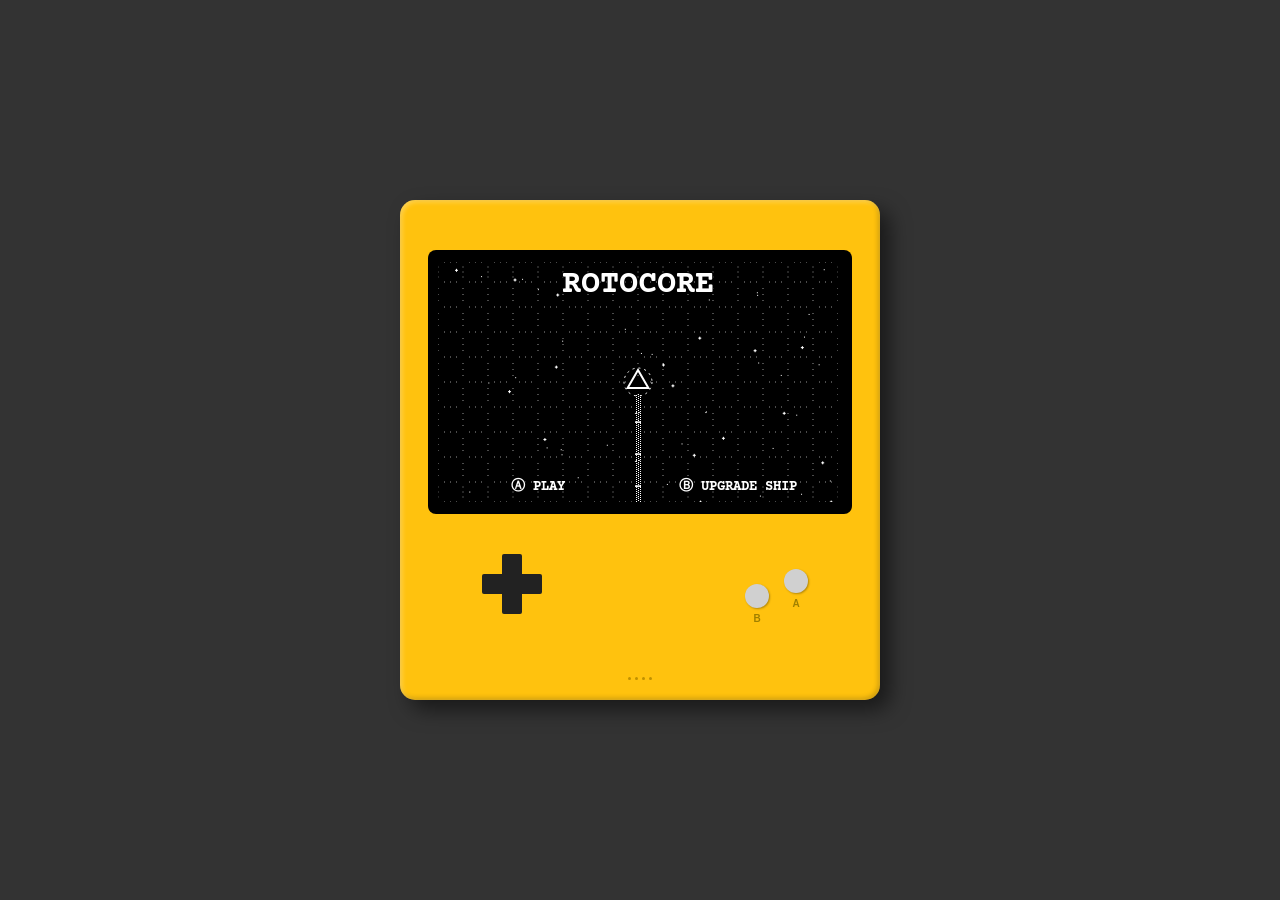
==== play/index.html @ 3e932335 "Add files via upload" ====
<!DOCTYPE html>
<html lang="en">

<head>
    <meta charset="UTF-8">
    <meta name="viewport" content="width=device-width, initial-scale=1.0, user-scalable=no">
    <title>RotoCore</title>
    <link rel="preconnect" href="https://fonts.googleapis.com">
    <link rel="preconnect" href="https://fonts.gstatic.com" crossorigin>
    <link href="https://fonts.googleapis.com/css2?family=Courier+Prime:wght@400;700&display=swap" rel="stylesheet">
    <link rel="stylesheet" href="styles.css">
</head>

<body>
    <div class="playdate-console">
        <div class="console-body">
            <div class="console-screen-bezel">
                <div class="console-screen-aperture">
                    <!-- Stats Screen -->
                    <div id="statsScreen" class="screen">
                        <div class="stats-content">
                            <h1 class="stats-title">STATISTICS</h1>
                            
                            <!-- Core Stats Grid -->
                            <div class="stats-grid">
                                <div class="stat-row">
                                    <span class="stat-label">HIGH SCORE</span>
                                    <span class="stat-value" id="statsHighScore">0</span>
                                </div>
                                <div class="stat-row">
                                    <span class="stat-label">GAMES PLAYED</span>
                                    <span class="stat-value" id="statsGamesPlayed">0</span>
                                </div>
                                <div class="stat-row">
                                    <span class="stat-label">AVG SCORE</span>
                                    <span class="stat-value" id="statsAvgScore">0</span>
                                </div>
                                <div class="stat-row">
                                    <span class="stat-label">SURVIVAL TIME</span>
                                    <span class="stat-value" id="statsSurvivalTime">0:00:00</span>
                                </div>
                            </div>

                            <!-- Enemy Breakdown Section -->
                            <div class="stats-section">
                                <h2 class="stats-section-title">ENEMIES DESTROYED</h2>
                                <div class="stats-grid-compact">
                                    <div class="enemy-icons-row">
                                        <span class="stat-label-small">◆</span>
                                        <span class="stat-label-small">●</span>
                                        <span class="stat-label-small">■</span>
                                        <span class="stat-label-small">⬟</span>
                                        <span class="stat-label-small">⬢</span>
                                    </div>
                                    <div class="enemy-counts-row">
                                        <span class="stat-value-small" id="statsDiamond">0</span>
                                        <span class="stat-value-small" id="statsCircle">0</span>
                                        <span class="stat-value-small" id="statsSquare">0</span>
                                        <span class="stat-value-small" id="statsPentagon">0</span>
                                        <span class="stat-value-small" id="statsHexagon">0</span>
                                    </div>
                                </div>
                            </div>
                        </div>
                    </div>

                    <!-- Upgrade Ship Screen -->
                    <div id="upgradeShipScreen" class="screen">
                        <div class="upgrade-content">
                            <h1 class="upgrade-title">UPGRADES</h1>
                            
                            <div class="tokens-available">
                                TOKENS AVAILABLE: <span id="tokensAvailable">0</span>
                            </div>
                            
                            <div class="upgrade-stats">
                                <!-- Ship Stats -->
                                <div class="upgrade-stat-row">
                                    <span class="upgrade-stat-label">ROTATION</span>
                                    <div class="upgrade-bubbles" id="upgradeRotationBubbles"></div>
                                    <button class="upgrade-btn" id="upgradeRotationBtn">+</button>
                                </div>
                                
                                <div class="upgrade-stat-row">
                                    <span class="upgrade-stat-label">DAMAGE</span>
                                    <div class="upgrade-bubbles" id="upgradeDamageBubbles"></div>
                                    <button class="upgrade-btn" id="upgradeDamageBtn">+</button>
                                </div>
                                
                                <div class="upgrade-stat-row">
                                    <span class="upgrade-stat-label">WIDTH</span>
                                    <div class="upgrade-bubbles" id="upgradeWidthBubbles"></div>
                                    <button class="upgrade-btn" id="upgradeWidthBtn">+</button>
                                </div>
                                
                                <!-- Powerup Stats -->
                                <div class="upgrade-stat-row">
                                    <span class="upgrade-stat-label">NOVA BLAST</span>
                                    <div class="upgrade-bubbles" id="upgradeNovaBlastBubbles"></div>
                                    <button class="upgrade-btn" id="upgradeNovaBlastBtn">+</button>
                                </div>
                                
                                <div class="upgrade-stat-row">
                                    <span class="upgrade-stat-label">SUPER LASER</span>
                                    <div class="upgrade-bubbles" id="upgradeSuperLaserBubbles"></div>
                                    <button class="upgrade-btn" id="upgradeSuperLaserBtn">+</button>
                                </div>
                            </div>
                            
                            <p class="navigation-hint">B: BACK TO MENU</p>
                        </div>
                    </div>

                    <!-- Game Container -->
                    <div id="gameContainer" class="screen active">
                        <!-- HUD Display -->
                        <div class="hud">
                            <div class="hud-item hud-item-left">
                                <span class="hud-label">SCORE</span>
                                <span id="score" class="hud-value">0</span>
                            </div>
                            <div class="hud-item hud-item-right">
                                <span class="hud-label">HIGH</span>
                                <span id="highscore" class="hud-value">0</span>
                            </div>
                        </div>
                        <canvas id="gameCanvas"></canvas>

                        <!-- Game Over Screen -->
                        <div id="gameOver" class="game-over hidden">
                            <h1 class="game-over-title">CORE BREACHED</h1>
                            
                            <!-- Score Display with New Badge -->
                            <div class="score-container">
                                <p class="final-score">
                                    SCORE: <span id="finalScore">0</span>
                                    <span id="newBadge" class="new-badge hidden">New Best</span>
                                </p>
                            </div>
                            
                            <!-- Death Cause Section -->
                            <p class="death-info">
                                <span class="death-label">DESTROYED BY:</span>
                                <span id="deathCause" class="death-cause">COLLISION</span>
                            </p>
                            
                            <div class="game-over-instructions">
                                <p class="game-over-instruction">Ⓐ CONTINUE</p>
                            </div>
                        </div>

                        <!-- Pause Menu -->
                        <div id="pauseMenu" class="pause-menu hidden">
                            <h1 class="pause-title">PAUSED</h1>
                            <div class="menu-buttons">
                                <button id="resumeBtn" class="menu-btn">RESUME</button>
                                <button id="pauseStatsBtn" class="menu-btn">STATS</button>
                                <div class="setting-toggle" id="toggleShake">
                                    <span class="setting-label">SCREEN SHAKE</span>
                                    <span class="setting-value">ON</span>
                                </div>
                                <div class="setting-toggle" id="toggleGrid">
                                    <span class="setting-label">GRID</span>
                                    <span class="setting-value">ON</span>
                                </div>
                                <button id="quitBtn" class="menu-btn">MAIN MENU</button>
                            </div>
                        </div>
                    </div>
                </div>
            </div>

            <!-- Controls -->
            <div class="console-controls">
                <div class="d-pad">
                    <div class="d-pad-up"></div>
                    <div class="d-pad-right"></div>
                    <div class="d-pad-down"></div>
                    <div class="d-pad-left"></div>
                    <div class="d-pad-center"></div>
                </div>
                <div class="action-buttons">
                    <div class="button-b-group">
                        <div class="console-button"></div>
                        <span class="button-label">B</span>
                    </div>
                    <div class="button-a-group">
                        <div class="console-button"></div>
                        <span class="button-label">A</span>
                    </div>
                </div>
            </div>

            <!-- Crank -->
            <div class="crank-assembly">
                <div class="crank-arm"></div>
                <div class="crank-handle"></div>
            </div>

            <!-- Speaker Grill -->
            <div class="speaker-grill">
                <div class="speaker-hole"></div>
                <div class="speaker-hole"></div>
                <div class="speaker-hole"></div>
                <div class="speaker-hole"></div>
            </div>
        </div>
    </div>

    <script src="configs/enemies.js"></script>
    <script src="configs/powerups.js"></script>
    <script src="game.js"></script>
</body>

</html>
---- play/styles.css ----
* {
    margin: 0;
    padding: 0;
    box-sizing: border-box;
}

body {
    font-family: 'Courier Prime', 'Courier New', monospace;
    background: #000;
    overflow: hidden;
    height: 100vh;
    display: flex;
    justify-content: center;
    align-items: center;
    color: #fff;
}

/* Screen Management */
.screen {
    display: none;
    width: 100%;
    height: 100%;
    position: absolute;
    top: 0;
    left: 0;
}

.screen.active {
    display: flex;
    justify-content: center;
    align-items: center;
    flex-direction: column;
}

/* Playdate Console Frame */
.playdate-console {
    position: relative;
    width: 100vw;
    height: 100vh;
    display: flex;
    justify-content: center;
    align-items: center;
    background: #333;
}

.console-body {
    position: relative;
    width: 480px;
    height: 500px;
    background-color: #FFC20E;
    border-radius: 15px;
    box-shadow:
        inset 2px 2px 5px rgba(255, 255, 255, 0.3),
        inset -2px -2px 5px rgba(0, 0, 0, 0.2),
        10px 10px 20px rgba(0, 0, 0, 0.5);
    display: flex;
    flex-direction: column;
    align-items: center;
    padding-top: 50px;
}

.console-screen-bezel {
    width: 424px;
    height: 264px;
    background-color: #000;
    border-radius: 8px;
    display: flex;
    justify-content: center;
    justify-content: space-between;
    align-items: center;
    padding: 0 10px;
}

.console-screen-aperture {
    width: 400px;
    height: 240px;
    background: #111;
    border-radius: 6px;
    position: relative;
    overflow: hidden;
    display: flex;
    align-items: center;
    justify-content: center;
    box-shadow: inset 0 0 8px rgba(0, 0, 0, 0.8);
}

#gameContainer {
    position: relative;
    width: 100%;
    height: 100%;
}

#gameCanvas {
    width: 100%;
    height: 100%;
    display: block;
}

/* D-Pad */
.console-controls {
    width: 80%;
    max-width: 360px;
    display: flex;
    justify-content: space-between;
    align-items: flex-end;
    padding: 30px 0 0;
    margin: 0 auto;
    position: relative;
}

.d-pad {
    position: relative;
    width: 80px;
    height: 80px;
    margin-left: 12px;
}

.d-pad-up,
.d-pad-down,
.d-pad-left,
.d-pad-right,
.d-pad-center {
    position: absolute;
    background-color: #222;
    border-radius: 2px;
}

.d-pad-center {
    top: 30px;
    left: 30px;
    width: 20px;
    height: 20px;
    z-index: 2;
}

.d-pad-up {
    top: 10px;
    left: 30px;
    width: 20px;
    height: 30px;
}

.d-pad-down {
    bottom: 10px;
    left: 30px;
    width: 20px;
    height: 30px;
}

.d-pad-left {
    top: 30px;
    left: 10px;
    width: 30px;
    height: 20px;
}

.d-pad-right {
    top: 30px;
    right: 10px;
    width: 30px;
    height: 20px;
}

/* Action Buttons */
.action-buttons {
    display: flex;
    gap: 15px;
    margin-top: 10px;
    margin-right: 12px;
}

.button-a-group,
.button-b-group {
    display: flex;
    flex-direction: column;
    align-items: center;
    gap: 5px;
}

.button-b-group {
    margin-top: 15px;
}

.console-button {
    width: 24px;
    height: 24px;
    background-color: #D0D0D0;
    /* Silver buttons */
    border-radius: 50%;
    box-shadow: 1px 1px 2px rgba(0, 0, 0, 0.3);
}

.button-label {
    font-size: 10px;
    font-weight: bold;
    color: #A08000;
    /* Darker yellow/gold */
    font-family: sans-serif;
}

/* Crank */
.crank-assembly {
    position: absolute;
    right: -15px;
    bottom: 60px;
    width: 20px;
    height: 60px;
    background-color: #ccc;
    border-radius: 5px;
    z-index: -1;
    /* Behind the console body */
    box-shadow: 2px 2px 5px rgba(0, 0, 0, 0.3);
}

.crank-handle {
    position: absolute;
    top: -10px;
    right: -10px;
    width: 15px;
    height: 30px;
    background-color: #fff;
    /* Handle tip */
    border-radius: 3px;
    border: 1px solid #999;
}

/* Speaker Grill */
.speaker-grill {
    position: absolute;
    bottom: 20px;
    left: 50%;
    transform: translateX(-50%);
    display: flex;
    gap: 4px;
}

.speaker-hole {
    width: 3px;
    height: 3px;
    background-color: #C09000;
    /* Darker yellow hole */
    border-radius: 50%;
}

/* Adjustments for responsiveness */
@media (max-width: 500px) {
    .console-body {
        transform: scale(0.7);
    }
}

/* Main Menu Styles */
.menu-content {
    text-align: center;
    padding: 1rem 1.5rem;
    width: 100%;
    display: flex;
    flex-direction: column;
    justify-content: center;
    align-items: center;
    height: 100%;
}

.game-title {
    font-size: 1.8rem;
    font-weight: 700;
    letter-spacing: 0.1rem;
    margin-bottom: 2rem;
    color: #fff;
    text-shadow: 4px 4px 0 #000;
}

.game-subtitle {
    font-size: 1rem;
    margin-bottom: 2.5rem;
    color: #aaa;
    letter-spacing: 0.1rem;
}

.menu-buttons {
    display: flex;
    flex-direction: column;
    gap: 0.8rem;
    padding: 0 1.5rem;
    position: relative;
    width: 100%;
    max-width: 300px;
}

.menu-btn {
    padding: 0.6rem 1.2rem;
    background: #fff;
    border: 2px solid #000;
    color: #000;
    font-size: 0.8rem;
    font-weight: 700;
    font-family: 'Courier Prime', 'Courier New', monospace;
    cursor: pointer;
    transition: all 0.1s ease;
    letter-spacing: 0.1rem;
    min-width: 120px;
}

.menu-btn:hover {
    background: #ddd;
    transform: translate(2px, 2px);
}

.menu-btn:active {
    background: #000;
    color: #fff;
    transform: translate(0, 0);
}

.menu-btn.selected {
    position: relative;
}

.menu-btn.selected::before,
.menu-btn.selected::after {
    content: '';
    position: absolute;
    top: 50%;
    transform: translateY(-50%);
    font-size: 1.4rem;
    font-weight: 700;
    color: #fff;
    text-shadow: 2px 2px 0 #000, -1px -1px 0 #000, 1px -1px 0 #000, -1px 1px 0 #000;
    pointer-events: none;
    line-height: 1;
}

.menu-btn.selected::before {
    left: -1.8rem;
    content: '[';
}

.menu-btn.selected::after {
    right: -1.8rem;
    content: ']';
}

/* Larger buttons for main menu */
.menu-buttons .menu-btn {
    padding: 0.6rem 1.4rem;
    font-size: 0.95rem;
    min-width: 160px;
    display: flex;
    align-items: center;
    justify-content: center;
    width: 100%;
}

/* Play button - make it more prominent */
#startButton {
    font-size: 1.1rem;
    padding: 0.7rem 1.5rem;
    font-weight: 700;
}

/* Ship button canvas */
#shipsButtonCanvas {
    display: block;
    image-rendering: pixelated;
    image-rendering: crisp-edges;
    background: #000;
    border: 1px solid #333;
}













/* Game Over Screen - contained within Playdate screen */
.game-over {
    position: absolute;
    top: 0;
    left: 0;
    width: 100%;
    height: 100%;
    background: #000;
    padding: 1rem;
    border: none;
    text-align: center;
    z-index: 200;
    display: flex;
    flex-direction: column;
    justify-content: center;
    align-items: center;
}

.game-over.hidden {
    display: none;
}

.game-over-title {
    font-size: 2.5rem;
    margin-bottom: 0.5rem;
    letter-spacing: 0.2rem;
}

.game-over-subtitle {
    font-size: 1rem;
    color: #999;
    margin-bottom: 1.5rem;
    letter-spacing: 0.1rem;
    display: none;
}

.score-container {
    margin-bottom: 0.5rem;
}

.final-score {
    font-size: 1.8rem;
    margin-bottom: 0;
    font-weight: 700;
    display: inline-block;
    position: relative;
}

.new-badge {
    display: inline-block;
    font-size: 0.6rem;
    font-weight: 700;
    letter-spacing: 0.1rem;
    padding: 0.15rem 0.4rem;
    margin-left: 0.5rem;
    border: 1px solid #fff;
    border-radius: 2px;
    background: #000;
    color: #fff;
    vertical-align: middle;
}

.new-badge.hidden {
    display: none;
}



/* Game Over Instructions */
.game-over-instructions {
    margin-top: 1.5rem;
    display: flex;
    flex-direction: column;
    gap: 0.8rem;
    align-items: center;
}

.game-over-instruction {
    font-size: 0.875rem; /* 14px to match main menu */
    font-weight: 700;
    font-family: 'Courier Prime', 'Courier New', monospace;
    color: #fff;
    letter-spacing: 0.1rem;
    margin: 0;
    /* Create a strong stroke effect to match main menu canvas text */
    text-shadow: 
        -2px -2px 0 #000,
        -2px -1px 0 #000,
        -2px 0 0 #000,
        -2px 1px 0 #000,
        -2px 2px 0 #000,
        2px -2px 0 #000,
        2px -1px 0 #000,
        2px 0 0 #000,
        2px 1px 0 #000,
        2px 2px 0 #000,
        -1px -2px 0 #000,
        0 -2px 0 #000,
        1px -2px 0 #000,
        -1px 2px 0 #000,
        0 2px 0 #000,
        1px 2px 0 #000,
        -1px -1px 0 #000,
        0 -1px 0 #000,
        1px -1px 0 #000,
        -1px 0 0 #000,
        1px 0 0 #000,
        -1px 1px 0 #000,
        0 1px 0 #000,
        1px 1px 0 #000; /* Mimic 2px stroke effect from main menu */
}

/* Rank Badge */
.rank-badge {
    font-size: 1.2rem;
    font-weight: 700;
    letter-spacing: 0.15rem;
    padding: 0.3rem 1rem;
    margin-bottom: 0.8rem;
    border: 2px solid #fff;
    border-radius: 3px;
    background: #000;
    color: #fff;
}

/* Tier-specific styling - MONOCHROME ONLY */
.rank-god {
    border-width: 5px;
    border-style: double;
    text-shadow: 3px 3px 0 #fff, -1px -1px 0 #fff;
    font-size: 1.5rem;
}

.rank-legendary {
    border-width: 4px;
    border-style: double;
    text-shadow: 2px 2px 0 #fff;
    font-size: 1.4rem;
}

.rank-champion {
    border-width: 4px;
    border-style: solid;
    font-size: 1.35rem;
}

.rank-elite {
    border-width: 3px;
    border-style: double;
    font-size: 1.3rem;
}

.rank-diamond {
    border-width: 3px;
    border-style: solid;
    font-size: 1.25rem;
}

.rank-platinum {
    border-width: 2px;
    border-style: solid;
    font-weight: 700;
    font-size: 1.2rem;
}

.rank-gold {
    border-width: 2px;
    border-style: dashed;
    font-weight: 700;
    font-size: 1.2rem;
}

.rank-silver {
    border-width: 2px;
    border-style: dotted;
    font-weight: 700;
    font-size: 1.2rem;
}

.rank-bronze {
    border-width: 2px;
    border-style: solid;
    font-weight: 400;
    font-size: 1.2rem;
}

/* Death Info Section */
.death-info {
    margin-bottom: 0.3rem;
    font-size: 0.75rem;
    letter-spacing: 0.05rem;
}

.death-label {
    color: #999;
    margin-right: 0.3rem;
}

.death-cause {
    font-weight: 700;
    color: #fff;
}

/* Mobile Responsiveness */
@media (max-width: 900px) {

    /* Removed old playdate-screen styles as they are now handled by the console frame */
    #gameCanvas {
        width: 100%;
        height: 100%;
    }
}

@media (max-width: 768px) {
    .game-title {
        font-size: 3rem;
    }

    .hud {
        top: 4px;
        left: 8px;
        right: 8px;
        padding-top: 4px;
    }

    .hud-label {
        font-size: 0.6rem;
    }

    .hud-value {
        font-size: 1.2rem;
    }

    .powerup-options {
        flex-direction: column;
    }

    .game-over {
        min-width: 300px;
        padding: 1.5rem 2rem;
    }
}

@media (max-width: 480px) {
    .game-title {
        font-size: 2rem;
    }
}

/* Category badges (monochrome - use different border styles) */
.category-LASER {
    border-style: solid;
}

.category-SIDEKICK {
    border-style: dashed;
}

.category-ORBITAL {
    border-style: dotted;
}

.category-DEFENSE {
    border-style: double;
}

.category-INSTANT {
    border-style: solid;
    border-width: 2px;
}

.category-CHAOS {
    border-style: solid;
    border-width: 3px;
}

/* Rarity badges (monochrome - use different font weights) */
.rarity-COMMON {
    font-weight: 400;
}

.rarity-RARE {
    font-weight: 700;
}

.rarity-EPIC {
    font-weight: 700;
    text-decoration: underline;
}

.powerup-icon {
    font-size: 2rem;
    margin-bottom: 0.5rem;
    margin-top: 1.5rem;
    /* Space for badges */
}

.powerup-name {
    font-weight: 700;
    font-size: 0.9rem;
    margin-bottom: 0.5rem;
}

.powerup-desc {
    font-size: 0.75rem;
    color: #999;
    line-height: 1.3;
}

.powerup-instruction {
    font-size: 0.8rem;
    color: #999;
}

/* Game Over Screen - contained within Playdate screen */
.game-over {
    position: absolute;
    top: 0;
    left: 0;
    width: 100%;
    height: 100%;
    background: #000;
    padding: 1rem;
    border: none;
    text-align: center;
    z-index: 200;
    display: flex;
    flex-direction: column;
    justify-content: center;
    align-items: center;
}

.game-over.hidden {
    display: none;
}

.game-over-title {
    font-size: 2.5rem;
    margin-bottom: 0.5rem;
    letter-spacing: 0.2rem;
}

.game-over-subtitle {
    font-size: 1rem;
    color: #999;
    margin-bottom: 1.5rem;
    letter-spacing: 0.1rem;
    display: none;
}

.score-container {
    margin-bottom: 0.5rem;
}

.final-score {
    font-size: 1.8rem;
    margin-bottom: 0;
    font-weight: 700;
    display: inline-block;
    position: relative;
}

.new-badge {
    display: inline-block;
    font-size: 0.6rem;
    font-weight: 700;
    letter-spacing: 0.1rem;
    padding: 0.15rem 0.4rem;
    margin-left: 0.5rem;
    border: 1px solid #fff;
    border-radius: 2px;
    background: #000;
    color: #fff;
    vertical-align: middle;
}

.new-badge.hidden {
    display: none;
}



/* Game Over Instructions */
.game-over-instructions {
    margin-top: 1.5rem;
    display: flex;
    flex-direction: column;
    gap: 0.8rem;
    align-items: center;
}

.game-over-instruction {
    font-size: 0.875rem; /* 14px to match main menu */
    font-weight: 700;
    font-family: 'Courier Prime', 'Courier New', monospace;
    color: #fff;
    letter-spacing: 0.1rem;
    margin: 0;
    /* Create a strong stroke effect to match main menu canvas text */
    text-shadow: 
        -2px -2px 0 #000,
        -2px -1px 0 #000,
        -2px 0 0 #000,
        -2px 1px 0 #000,
        -2px 2px 0 #000,
        2px -2px 0 #000,
        2px -1px 0 #000,
        2px 0 0 #000,
        2px 1px 0 #000,
        2px 2px 0 #000,
        -1px -2px 0 #000,
        0 -2px 0 #000,
        1px -2px 0 #000,
        -1px 2px 0 #000,
        0 2px 0 #000,
        1px 2px 0 #000,
        -1px -1px 0 #000,
        0 -1px 0 #000,
        1px -1px 0 #000,
        -1px 0 0 #000,
        1px 0 0 #000,
        -1px 1px 0 #000,
        0 1px 0 #000,
        1px 1px 0 #000; /* Mimic 2px stroke effect from main menu */
}

/* Mobile Responsiveness - Duplicate removed, see first instance above */

@media (max-width: 480px) {
    .game-title {
        font-size: 2rem;
    }

    .game-subtitle {
        font-size: 0.9rem;
    }

    .menu-btn {
        font-size: 1rem;
        padding: 0.75rem 1.5rem;
        min-width: 160px;
    }
}

/* HUD Display */
.hud {
    position: absolute;
    top: 0px;
    left: 0;
    width: 100%;
    display: flex;
    justify-content: space-between;
    padding: 0px 10px 8px;
    z-index: 10;
    pointer-events: none;
}

.hud-item {
    display: flex;
    flex-direction: column;
}

.hud-item-left {
    align-items: flex-start;
}

.hud-item-right {
    align-items: flex-end;
    text-align: right;
}

.hud-label {
    font-size: 0.7rem;
    letter-spacing: 0.05rem;
    color: #bbb;
    margin-bottom: -0.2rem;
}

.hud-value {
    font-size: 1.0rem;
    font-weight: 700;
}

.powerup-options {
    flex-direction: column;
}

.game-over {
    min-width: 300px;
    padding: 1.5rem 2rem;
}

@media (max-width: 480px) {
    .game-title {
        font-size: 2rem;
    }
}

/* Category badges (monochrome - use different border styles) */
.category-LASER {
    border-style: solid;
}

.category-SIDEKICK {
    border-style: dashed;
}

.category-ORBITAL {
    border-style: dotted;
}

.category-DEFENSE {
    border-style: double;
}

.category-INSTANT {
    border-style: solid;
    border-width: 2px;
}

.category-CHAOS {
    border-style: solid;
    border-width: 3px;
}

/* Rarity badges (monochrome - use different font weights) */
.rarity-COMMON {
    font-weight: 400;
}

.rarity-RARE {
    font-weight: 700;
}

.rarity-EPIC {
    font-weight: 700;
    text-decoration: underline;
}

.powerup-icon {
    font-size: 2rem;
    margin-bottom: 0.5rem;
    margin-top: 1.5rem;
    /* Space for badges */
}

.powerup-name {
    font-weight: 700;
    font-size: 0.9rem;
    margin-bottom: 0.5rem;
}

.powerup-desc {
    font-size: 0.75rem;
    color: #999;
    line-height: 1.3;
}

.powerup-instruction {
    font-size: 0.8rem;
    color: #999;
}

/* Game Over Screen - contained within Playdate screen */
.game-over {
    position: absolute;
    top: 0;
    left: 0;
    width: 100%;
    height: 100%;
    background: #000;
    padding: 1rem;
    border: none;
    text-align: center;
    z-index: 200;
    display: flex;
    flex-direction: column;
    justify-content: center;
    align-items: center;
}

.game-over.hidden {
    display: none;
}

.game-over-title {
    font-size: 2.5rem;
    margin-bottom: 0.5rem;
    letter-spacing: 0.2rem;
}

.game-over-subtitle {
    font-size: 1rem;
    color: #999;
    margin-bottom: 1.5rem;
    letter-spacing: 0.1rem;
    display: none;
}

.score-container {
    margin-bottom: 0.5rem;
}

.final-score {
    font-size: 1.8rem;
    margin-bottom: 0;
    font-weight: 700;
    display: inline-block;
    position: relative;
}

.new-badge {
    display: inline-block;
    font-size: 0.6rem;
    font-weight: 700;
    letter-spacing: 0.1rem;
    padding: 0.15rem 0.4rem;
    margin-left: 0.5rem;
    border: 1px solid #fff;
    border-radius: 2px;
    background: #000;
    color: #fff;
    vertical-align: middle;
}

.new-badge.hidden {
    display: none;
}



/* Game Over Instructions */
.game-over-instructions {
    margin-top: 1.5rem;
    display: flex;
    flex-direction: column;
    gap: 0.8rem;
    align-items: center;
}

.game-over-instruction {
    font-size: 0.875rem; /* 14px to match main menu */
    font-weight: 700;
    font-family: 'Courier Prime', 'Courier New', monospace;
    color: #fff;
    letter-spacing: 0.1rem;
    margin: 0;
    /* Create a strong stroke effect to match main menu canvas text */
    text-shadow: 
        -2px -2px 0 #000,
        -2px -1px 0 #000,
        -2px 0 0 #000,
        -2px 1px 0 #000,
        -2px 2px 0 #000,
        2px -2px 0 #000,
        2px -1px 0 #000,
        2px 0 0 #000,
        2px 1px 0 #000,
        2px 2px 0 #000,
        -1px -2px 0 #000,
        0 -2px 0 #000,
        1px -2px 0 #000,
        -1px 2px 0 #000,
        0 2px 0 #000,
        1px 2px 0 #000,
        -1px -1px 0 #000,
        0 -1px 0 #000,
        1px -1px 0 #000,
        -1px 0 0 #000,
        1px 0 0 #000,
        -1px 1px 0 #000,
        0 1px 0 #000,
        1px 1px 0 #000; /* Mimic 2px stroke effect from main menu */
}

/* Mobile Responsiveness - Duplicate removed, see first instance above */

@media (max-width: 480px) {
    .game-title {
        font-size: 2rem;
    }

    .game-subtitle {
        font-size: 0.9rem;
    }

    .menu-btn {
        font-size: 1rem;
        padding: 0.75rem 1.5rem;
        min-width: 160px;
    }
}

/* HUD Display */
.hud {
    position: absolute;
    top: 0px;
    left: 0;
    width: 100%;
    display: flex;
    justify-content: space-between;
    padding: 0px 10px 8px;
    z-index: 10;
    pointer-events: none;
}

.hud-item {
    display: flex;
    flex-direction: column;
}

.hud-item-left {
    align-items: flex-start;
}

.hud-item-right {
    align-items: flex-end;
    text-align: right;
}

.hud-label {
    font-size: 0.7rem;
    letter-spacing: 0.05rem;
    color: #bbb;
    margin-bottom: -0.2rem;
}

.hud-value {
    font-size: 1.0rem;
    font-weight: 700;
    color: #fff;
    text-shadow: 0 0 6px rgba(0, 0, 0, 0.6);
}

.hud.hidden {
    display: none;
}

/* Pause Menu */
.pause-menu {
    position: absolute;
    top: 0;
    left: 0;
    width: 100%;
    height: 100%;
    background: rgba(0, 0, 0, 0.85);
    padding: 0.5rem;
    /* Reduced padding */
    z-index: 200;
    display: flex;
    flex-direction: column;
    justify-content: center;
    align-items: center;
    backdrop-filter: blur(2px);
}

.pause-menu.hidden {
    display: none;
}

.pause-title {
    font-size: 1.8rem;
    /* Reduced from 2.5rem */
    margin-bottom: 1rem;
    /* Reduced from 2rem */
    letter-spacing: 0.2rem;
    color: #fff;
    text-shadow: 2px 2px 0 #000;
}

/* Settings Toggles */
.setting-toggle {
    display: flex;
    justify-content: space-between;
    align-items: center;
    width: 200px;
    /* Reduced width */
    padding: 0.4rem 0.8rem;
    /* Reduced padding */
    background: #000;
    border: 2px solid #fff;
    color: #fff;
    font-family: 'Courier Prime', 'Courier New', monospace;
    cursor: pointer;
    transition: all 0.1s ease;
    margin-bottom: 0.4rem;
    /* Reduced margin */
}

.setting-toggle:hover {
    background: #333;
    transform: translate(2px, 2px);
}

.setting-toggle.active {
    background: #fff;
    color: #000;
}

.setting-label {
    font-size: 0.7rem;
    /* Reduced font size */
    font-weight: 700;
    letter-spacing: 0.05rem;
}

.setting-value {
    font-size: 0.7rem;
    /* Reduced font size */
    font-weight: 700;
}

/* Compact menu buttons for pause menu */
.pause-menu .menu-btn {
    padding: 0.4rem 0.8rem;
    font-size: 0.8rem;
    min-width: 120px;
    margin-bottom: 0.2rem;
}

/* Stats Screen */
.stats-content {
    text-align: center;
    padding: 0.5rem 1rem;
    width: 100%;
    max-height: 240px;
    overflow-y: auto;
    overflow-x: hidden;
}

.stats-title {
    font-size: 1.6rem;
    font-weight: 700;
    letter-spacing: 0.15rem;
    margin-bottom: 0.4rem;
    color: #fff;
}

/* Core Stats Grid */
.stats-grid {
    display: flex;
    flex-direction: column;
    gap: 0.2rem;
    margin-bottom: 0.5rem;
}

.stat-row {
    display: flex;
    justify-content: space-between;
    padding: 0.15rem 0.5rem;
    border-bottom: 1px solid #333;
}

.stat-label {
    font-size: 0.65rem;
    color: #aaa;
    letter-spacing: 0.05rem;
    text-align: left;
}

.stat-value {
    font-size: 0.65rem;
    color: #fff;
    font-weight: 700;
    text-align: right;
}

/* Enemy Section */
.stats-section {
    margin-bottom: 0.5rem;
}

.stats-section-title {
    font-size: 0.7rem;
    color: #999;
    letter-spacing: 0.1rem;
    margin-bottom: 0.2rem;
    border-bottom: 1px solid #444;
    padding-bottom: 0.15rem;
}

.stats-grid-compact {
    display: flex;
    flex-direction: column;
    gap: 0.2rem;
}

.enemy-icons-row {
    display: grid;
    grid-template-columns: repeat(5, 1fr);
    gap: 0.2rem;
}

.enemy-counts-row {
    display: grid;
    grid-template-columns: repeat(5, 1fr);
    gap: 0.2rem;
}

.stat-label-small {
    font-size: 0.7rem;
    color: #fff;
    text-align: center;
}

.stat-value-small {
    font-size: 0.55rem;
    color: #fff;
    font-weight: 700;
    text-align: center;
}

/* Nemesis Section */
.stats-nemesis {
    margin-bottom: 0.5rem;
    padding: 0.3rem 0.5rem;
    background: #111;
    border: 1px solid #444;
    border-radius: 2px;
}

.nemesis-label {
    font-size: 0.6rem;
    color: #f44;
    letter-spacing: 0.1rem;
    margin-right: 0.3rem;
}

.nemesis-value {
    font-size: 0.7rem;
    color: #fff;
    font-weight: 700;
}

/* Stats Back Button */
.stats-content .menu-btn {
    padding: 0.4rem 1.5rem;
    font-size: 0.75rem;
    margin-top: 0.2rem;
}

/* Upgrade Screen */
.upgrade-content {
    text-align: center;
    padding: 1rem;
    width: 100%;
    height: 100%;
    display: flex;
    flex-direction: column;
    justify-content: center;
}

.upgrade-title {
    font-size: 1.6rem;
    font-weight: 700;
    letter-spacing: 0.15rem;
    margin-bottom: 0.8rem;
    color: #fff;
}

.tokens-available {
    font-size: 0.75rem;
    font-weight: 700;
    margin-bottom: 1rem;
    color: #fff;
    letter-spacing: 0.05rem;
}

.upgrade-stats {
    display: flex;
    flex-direction: column;
    gap: 0.6rem;
    margin-bottom: 1rem;
}

.upgrade-stat-row {
    display: flex;
    align-items: center;
    gap: 0.5rem;
    justify-content: space-between;
    padding: 0 0.5rem;
    position: relative;
}

.upgrade-stat-row.selected {
    position: relative;
}

.upgrade-stat-row.selected::before,
.upgrade-stat-row.selected::after {
    content: '';
    position: absolute;
    top: 50%;
    transform: translateY(-50%);
    font-size: 1.2rem;
    font-weight: 700;
    color: #fff;
    text-shadow: 2px 2px 0 #000, -1px -1px 0 #000, 1px -1px 0 #000, -1px 1px 0 #000;
    pointer-events: none;
    line-height: 1;
}

.upgrade-stat-row.selected::before {
    left: -1.2rem;
    content: '[';
}

.upgrade-stat-row.selected::after {
    right: -1.2rem;
    content: ']';
}

.upgrade-stat-label {
    font-size: 0.7rem;
    min-width: 80px;
    text-align: left;
    color: #fff;
    letter-spacing: 0.05rem;
}

.upgrade-bubbles {
    display: flex;
    gap: 0.25rem;
    flex: 1;
    justify-content: center;
}

.upgrade-bubble {
    width: 14px;
    height: 14px;
    border: 2px solid #fff;
    border-radius: 50%;
    background: transparent;
}

.upgrade-bubble.filled {
    background: #fff;
}

.upgrade-btn {
    padding: 0.3rem 0.6rem;
    background: #fff;
    border: 2px solid #000;
    color: #000;
    font-size: 0.8rem;
    font-weight: 700;
    font-family: 'Courier Prime', 'Courier New', monospace;
    cursor: pointer;
    min-width: 40px;
    transition: all 0.1s ease;
}

.upgrade-btn:hover:not(:disabled) {
    background: #ddd;
    transform: translate(2px, 2px);
}

.upgrade-btn:active:not(:disabled) {
    background: #000;
    color: #fff;
}

.upgrade-btn:disabled {
    background: #333;
    color: #666;
    cursor: not-allowed;
    border-color: #666;
}

.navigation-hint {
    font-size: 0.55rem;
    color: #666;
    margin-top: 0.5rem;
    letter-spacing: 0.05rem;
}
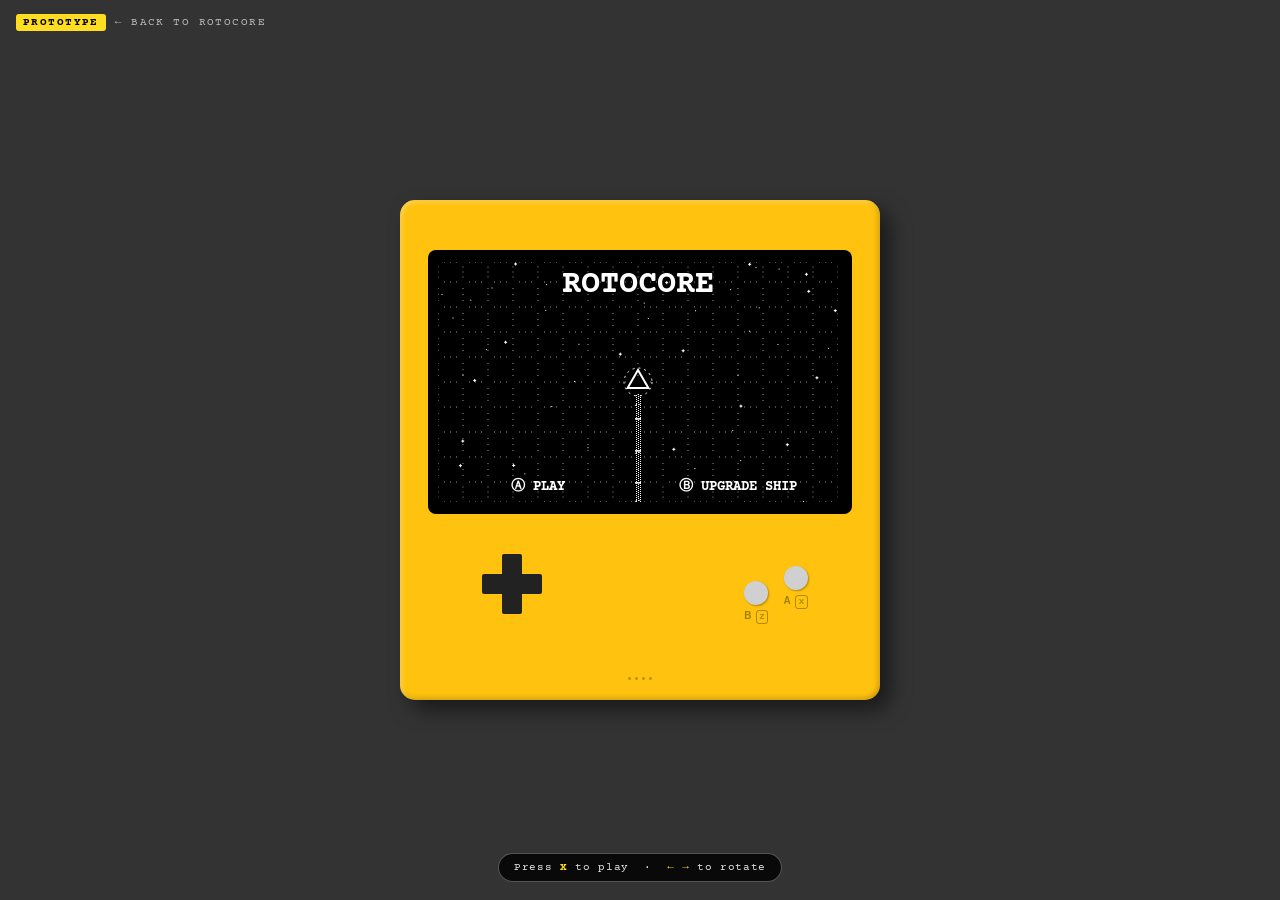
==== commit cb1cc41e: "Add files via upload" ====
--- a/play/index.html
+++ b/play/index.html
@@ -4,11 +4,38 @@
 <head>
     <meta charset="UTF-8">
     <meta name="viewport" content="width=device-width, initial-scale=1.0, user-scalable=no">
-    <title>RotoCore</title>
+    <title>RotoCore — browser prototype</title>
     <link rel="preconnect" href="https://fonts.googleapis.com">
     <link rel="preconnect" href="https://fonts.gstatic.com" crossorigin>
     <link href="https://fonts.googleapis.com/css2?family=Courier+Prime:wght@400;700&display=swap" rel="stylesheet">
     <link rel="stylesheet" href="styles.css">
+    <link rel="icon" href="../assets/icon.png">
+    <meta name="description" content="The original browser prototype of RotoCore, an arcade roguelike for Playdate.">
+    <style>
+        /* Added for the website — shown only when this page is opened directly, not embedded. */
+        .site-return{position:fixed;top:14px;left:16px;z-index:50;display:none;align-items:center;gap:.55rem;
+            font-family:'Courier Prime','Courier New',monospace;font-size:11px;letter-spacing:.13em;
+            text-transform:uppercase;color:#bdbdbd;text-decoration:none}
+        .site-return:hover{color:#fff}
+        .site-return__tag{background:#FFDE21;color:#000;font-weight:700;padding:2px 7px;border-radius:3px}
+
+        /* Added for the website — the console's own buttons are clickable, and the
+           A/B labels show which key they map to. No changes to game.js. */
+        .console-button{cursor:pointer;transition:transform .06s ease, background-color .06s ease}
+        .console-button.is-down{transform:translateY(1px);background-color:#b0b0b0}
+        .d-pad-left,.d-pad-right{cursor:pointer}
+        .d-pad-left.is-down,.d-pad-right.is-down{filter:brightness(1.4)}
+        .key-chip{display:inline-block;margin-left:4px;padding:0 3px;border:1px solid currentColor;
+            border-radius:3px;font-size:8px;line-height:12px;font-family:sans-serif;opacity:.85}
+        .start-tip{position:absolute;left:50%;bottom:18px;transform:translateX(-50%);z-index:40;
+            font-family:'Courier Prime','Courier New',monospace;font-size:11px;letter-spacing:.06em;
+            color:#e6e6e6;background:rgba(0,0,0,.82);border:1px solid rgba(255,255,255,.3);
+            border-radius:20px;padding:7px 15px;white-space:nowrap;transition:opacity .45s ease}
+        .start-tip b{color:#FFDE21}
+        .start-tip.is-gone{opacity:0;pointer-events:none}
+        /* When embedded on the site, drop the grey backdrop so it sits on black. */
+        html.is-embedded .playdate-console{background:transparent}
+    </style>
 </head>
 
 <body>
@@ -210,6 +237,87 @@
     <script src="configs/enemies.js"></script>
     <script src="configs/powerups.js"></script>
     <script src="game.js"></script>
+    <a class="site-return" href="../" id="siteReturn">
+        <span class="site-return__tag">Prototype</span> &#8592; Back to RotoCore
+    </a>
+    <script>
+        // Show the back link only on the standalone page, not inside the embed.
+        if (window.self === window.top) {
+            document.getElementById('siteReturn').style.display = 'flex';
+        }
+        // The game reads keys off document, so it needs focus — take it on any click.
+        document.addEventListener('pointerdown', function () { window.focus(); });
+
+        // Blend into the site when embedded.
+        if (window.self !== window.top) {
+            document.documentElement.classList.add('is-embedded');
+        }
+
+        // Make the drawn console actually work: its buttons fire the keys game.js listens for.
+        (function () {
+            var down = [];
+
+            function sendKey(type, k) {
+                document.dispatchEvent(new KeyboardEvent(type, { key: k, bubbles: true, cancelable: true }));
+            }
+
+            function wire(el, k) {
+                if (!el) return;
+                el.addEventListener('pointerdown', function (e) {
+                    e.preventDefault();
+                    if (el.classList.contains('is-down')) return;
+                    el.classList.add('is-down');
+                    down.push({ el: el, k: k });
+                    sendKey('keydown', k);
+                    window.focus();
+                });
+            }
+
+            function releaseAll() {
+                while (down.length) {
+                    var d = down.pop();
+                    d.el.classList.remove('is-down');
+                    sendKey('keyup', d.k);
+                }
+            }
+
+            wire(document.querySelector('.button-a-group .console-button'), 'x');
+            wire(document.querySelector('.button-b-group .console-button'), 'z');
+            wire(document.querySelector('.d-pad-left'), 'ArrowLeft');
+            wire(document.querySelector('.d-pad-right'), 'ArrowRight');
+
+            window.addEventListener('pointerup', releaseAll);
+            window.addEventListener('pointercancel', releaseAll);
+            window.addEventListener('blur', releaseAll);
+
+            // Label the buttons with their keyboard equivalents.
+            var la = document.querySelector('.button-a-group .button-label');
+            var lb = document.querySelector('.button-b-group .button-label');
+            if (la) la.innerHTML = 'A<span class="key-chip">X</span>';
+            if (lb) lb.innerHTML = 'B<span class="key-chip">Z</span>';
+
+            // The menu says "Ⓐ PLAY" but never says which key that is. Say it.
+            var console_ = document.querySelector('.playdate-console');
+            if (console_) {
+                var tip = document.createElement('div');
+                tip.className = 'start-tip';
+                tip.id = 'startTip';
+                tip.innerHTML = 'Press <b>X</b> to play &nbsp;·&nbsp; <b>&#8592;</b> <b>&#8594;</b> to rotate';
+                console_.appendChild(tip);
+
+                var dismiss = function () {
+                    tip.classList.add('is-gone');
+                    document.removeEventListener('keydown', onKey);
+                };
+                var onKey = function (e) {
+                    if (e.key === 'x' || e.key === 'X') dismiss();
+                };
+                document.addEventListener('keydown', onKey);
+                var aBtn = document.querySelector('.button-a-group .console-button');
+                if (aBtn) aBtn.addEventListener('pointerdown', dismiss);
+            }
+        })();
+    </script>
 </body>
 
 </html>
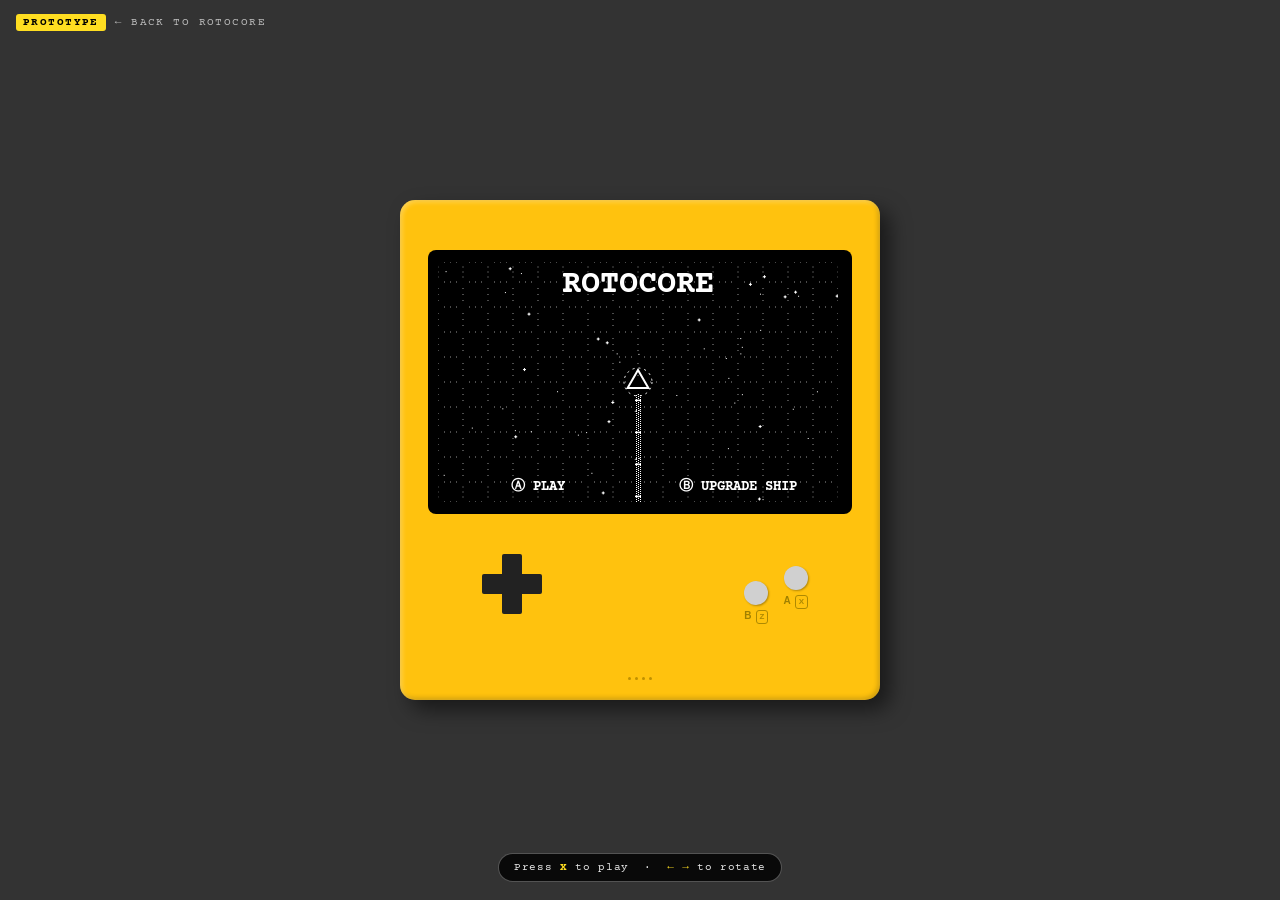
==== commit 0af0144a: "Add files via upload" ====
--- a/play/index.html
+++ b/play/index.html
@@ -10,7 +10,7 @@
     <link href="https://fonts.googleapis.com/css2?family=Courier+Prime:wght@400;700&display=swap" rel="stylesheet">
     <link rel="stylesheet" href="styles.css">
     <link rel="icon" href="../assets/icon.png">
-    <meta name="description" content="The original browser prototype of RotoCore, an arcade roguelike for Playdate.">
+    <meta name="description" content="The original browser prototype of RotoCore, an arcade high-score chaser for Playdate.">
     <style>
         /* Added for the website — shown only when this page is opened directly, not embedded. */
         .site-return{position:fixed;top:14px;left:16px;z-index:50;display:none;align-items:center;gap:.55rem;
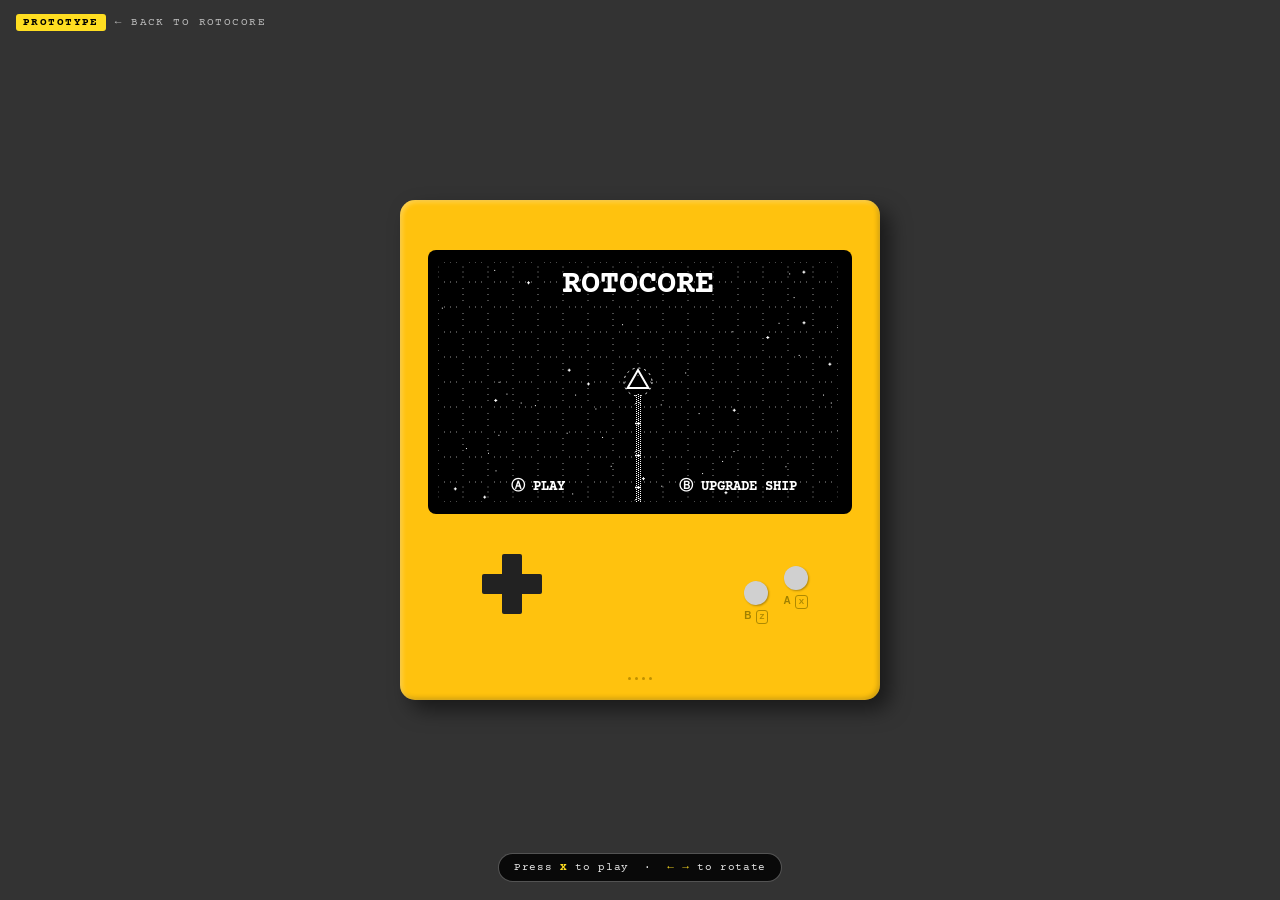
==== commit a18d8da6: "Add files via upload" ====
--- a/play/index.html
+++ b/play/index.html
@@ -35,6 +35,26 @@
         .start-tip.is-gone{opacity:0;pointer-events:none}
         /* When embedded on the site, drop the grey backdrop so it sits on black. */
         html.is-embedded .playdate-console{background:transparent}
+
+        .proto-disclaimer{
+            margin:1rem 0 0;font-family:'Courier Prime','Courier New',monospace;
+            font-size:9px;letter-spacing:.13em;text-transform:uppercase;color:#8f8f8f;
+        }
+        /* Shown on the standalone page only — when embedded, the parent site handles this. */
+        .taste{position:fixed;inset:0;z-index:120;display:none;align-items:center;justify-content:center;
+            padding:20px;background:rgba(0,0,0,.78)}
+        .taste.is-on{display:flex}
+        .taste__card{max-width:460px;background:#0a0a0a;border:2px solid #FFDE21;border-radius:12px;
+            padding:26px 26px 22px;font-family:'Courier Prime','Courier New',monospace;color:#e8e8e8}
+        .taste__lead{margin:0 0 12px;font-size:15px;font-weight:700;color:#fff;letter-spacing:.04em}
+        .taste__body{margin:0 0 20px;font-size:12.5px;line-height:1.75;color:#bdbdbd}
+        .taste__body b{color:#fff;font-weight:700}
+        .taste__row{display:flex;flex-wrap:wrap;gap:10px;align-items:center}
+        .taste__go,.taste__no{font-family:inherit;font-size:11px;letter-spacing:.14em;text-transform:uppercase;
+            cursor:pointer;border-radius:4px;padding:10px 16px;text-decoration:none;display:inline-block}
+        .taste__go{background:#FFDE21;color:#000;font-weight:700;border:2px solid #FFDE21}
+        .taste__no{background:transparent;color:#9a9a9a;border:2px solid rgba(255,255,255,.25)}
+        .taste__no:hover{color:#fff}
     </style>
 </head>
 
@@ -174,6 +194,9 @@
                             <div class="game-over-instructions">
                                 <p class="game-over-instruction">Ⓐ CONTINUE</p>
                             </div>
+
+                            <!-- Added for the website -->
+                            <p class="proto-disclaimer">Prototype build &mdash; the Playdate version has the rest</p>
                         </div>
 
                         <!-- Pause Menu -->
@@ -295,6 +318,57 @@
             var lb = document.querySelector('.button-b-group .button-label');
             if (la) la.innerHTML = 'A<span class="key-chip">X</span>';
             if (lb) lb.innerHTML = 'B<span class="key-chip">Z</span>';
+
+            // First death of a session: tell the parent site, or (standalone) show the card.
+            (function () {
+                var over = document.getElementById('gameOver');
+                if (!over || !('MutationObserver' in window)) return;
+
+                var embedded = window.self !== window.top;
+                var announced = false;
+
+                function score() {
+                    var el = document.getElementById('finalScore');
+                    return el ? el.textContent.trim() : '';
+                }
+
+                function card(sc) {
+                    var wrap = document.createElement('div');
+                    wrap.className = 'taste is-on';
+                    wrap.innerHTML =
+                        '<div class="taste__card" role="dialog" aria-label="About this prototype">' +
+                          '<p class="taste__lead"></p>' +
+                          '<p class="taste__body">That was the prototype: the beam and the geometry. ' +
+                          'The Playdate version is the <b>decisions</b> &mdash; six mods to catch mid-run, ' +
+                          'three levels deep each, six glitches that punish a greedy shot, 50 wave patterns, ' +
+                          'two difficulty curves and a global leaderboard. Turned with a crank, not typed ' +
+                          'with arrow keys.</p>' +
+                          '<div class="taste__row">' +
+                            '<a class="taste__go" href="../">See the real thing &mdash; $3</a>' +
+                            '<button class="taste__no" type="button">Keep playing</button>' +
+                          '</div>' +
+                        '</div>';
+                    wrap.querySelector('.taste__lead').textContent =
+                        sc ? ('Core breached at ' + sc + '.') : 'Core breached.';
+                    wrap.querySelector('.taste__no').addEventListener('click', function () { wrap.remove(); });
+                    document.body.appendChild(wrap);
+                }
+
+                function fire() {
+                    if (announced) return;
+                    announced = true;
+                    var sc = score();
+                    if (embedded) {
+                        try { parent.postMessage({ type: 'rotocore:gameover', score: sc }, '*'); } catch (err) {}
+                    } else {
+                        card(sc);
+                    }
+                }
+
+                new MutationObserver(function () {
+                    if (!over.classList.contains('hidden')) fire();
+                }).observe(over, { attributes: true, attributeFilter: ['class'] });
+            })();
 
             // The menu says "Ⓐ PLAY" but never says which key that is. Say it.
             var console_ = document.querySelector('.playdate-console');
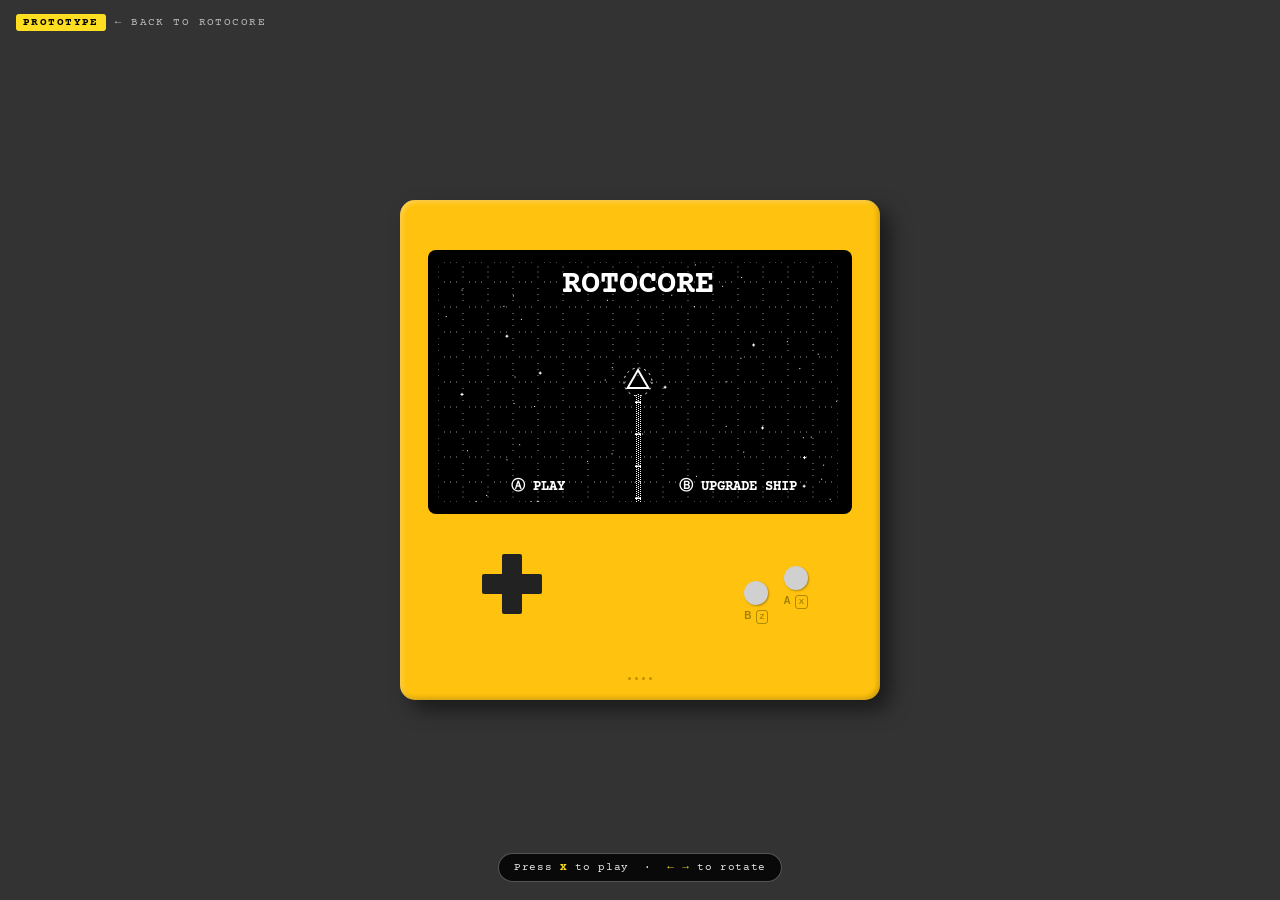
==== commit 35031e73: "Add files via upload" ====
--- a/play/index.html
+++ b/play/index.html
@@ -36,25 +36,19 @@
         /* When embedded on the site, drop the grey backdrop so it sits on black. */
         html.is-embedded .playdate-console{background:transparent}
 
-        .proto-disclaimer{
-            margin:1rem 0 0;font-family:'Courier Prime','Courier New',monospace;
-            font-size:9px;letter-spacing:.13em;text-transform:uppercase;color:#8f8f8f;
+        .proto-cta{
+            display:inline-block;margin:1.15rem 0 0;padding:7px 15px;
+            font-family:'Courier Prime','Courier New',monospace;font-size:11px;font-weight:700;
+            letter-spacing:.15em;text-transform:uppercase;text-decoration:none;
+            color:#000;background:#fff;border-radius:3px;
+            animation:protoPulse 1.8s ease-in-out infinite;
         }
-        /* Shown on the standalone page only — when embedded, the parent site handles this. */
-        .taste{position:fixed;inset:0;z-index:120;display:none;align-items:center;justify-content:center;
-            padding:20px;background:rgba(0,0,0,.78)}
-        .taste.is-on{display:flex}
-        .taste__card{max-width:460px;background:#0a0a0a;border:2px solid #FFDE21;border-radius:12px;
-            padding:26px 26px 22px;font-family:'Courier Prime','Courier New',monospace;color:#e8e8e8}
-        .taste__lead{margin:0 0 12px;font-size:15px;font-weight:700;color:#fff;letter-spacing:.04em}
-        .taste__body{margin:0 0 20px;font-size:12.5px;line-height:1.75;color:#bdbdbd}
-        .taste__body b{color:#fff;font-weight:700}
-        .taste__row{display:flex;flex-wrap:wrap;gap:10px;align-items:center}
-        .taste__go,.taste__no{font-family:inherit;font-size:11px;letter-spacing:.14em;text-transform:uppercase;
-            cursor:pointer;border-radius:4px;padding:10px 16px;text-decoration:none;display:inline-block}
-        .taste__go{background:#FFDE21;color:#000;font-weight:700;border:2px solid #FFDE21}
-        .taste__no{background:transparent;color:#9a9a9a;border:2px solid rgba(255,255,255,.25)}
-        .taste__no:hover{color:#fff}
+        .proto-cta:hover,.proto-cta:focus-visible{background:#FFDE21;animation:none}
+        @keyframes protoPulse{
+            0%,100%{opacity:1;transform:scale(1)}
+            50%{opacity:.5;transform:scale(.965)}
+        }
+        @media (prefers-reduced-motion: reduce){ .proto-cta{animation:none} }
     </style>
 </head>
 
@@ -196,7 +190,7 @@
                             </div>
 
                             <!-- Added for the website -->
-                            <p class="proto-disclaimer">Prototype build &mdash; the Playdate version has the rest</p>
+                            <a class="proto-cta" href="REPLACE_CATALOG" target="_blank" rel="noopener">Get the full version on Playdate</a>
                         </div>
 
                         <!-- Pause Menu -->
@@ -318,57 +312,6 @@
             var lb = document.querySelector('.button-b-group .button-label');
             if (la) la.innerHTML = 'A<span class="key-chip">X</span>';
             if (lb) lb.innerHTML = 'B<span class="key-chip">Z</span>';
-
-            // First death of a session: tell the parent site, or (standalone) show the card.
-            (function () {
-                var over = document.getElementById('gameOver');
-                if (!over || !('MutationObserver' in window)) return;
-
-                var embedded = window.self !== window.top;
-                var announced = false;
-
-                function score() {
-                    var el = document.getElementById('finalScore');
-                    return el ? el.textContent.trim() : '';
-                }
-
-                function card(sc) {
-                    var wrap = document.createElement('div');
-                    wrap.className = 'taste is-on';
-                    wrap.innerHTML =
-                        '<div class="taste__card" role="dialog" aria-label="About this prototype">' +
-                          '<p class="taste__lead"></p>' +
-                          '<p class="taste__body">That was the prototype: the beam and the geometry. ' +
-                          'The Playdate version is the <b>decisions</b> &mdash; six mods to catch mid-run, ' +
-                          'three levels deep each, six glitches that punish a greedy shot, 50 wave patterns, ' +
-                          'two difficulty curves and a global leaderboard. Turned with a crank, not typed ' +
-                          'with arrow keys.</p>' +
-                          '<div class="taste__row">' +
-                            '<a class="taste__go" href="../">See the real thing &mdash; $3</a>' +
-                            '<button class="taste__no" type="button">Keep playing</button>' +
-                          '</div>' +
-                        '</div>';
-                    wrap.querySelector('.taste__lead').textContent =
-                        sc ? ('Core breached at ' + sc + '.') : 'Core breached.';
-                    wrap.querySelector('.taste__no').addEventListener('click', function () { wrap.remove(); });
-                    document.body.appendChild(wrap);
-                }
-
-                function fire() {
-                    if (announced) return;
-                    announced = true;
-                    var sc = score();
-                    if (embedded) {
-                        try { parent.postMessage({ type: 'rotocore:gameover', score: sc }, '*'); } catch (err) {}
-                    } else {
-                        card(sc);
-                    }
-                }
-
-                new MutationObserver(function () {
-                    if (!over.classList.contains('hidden')) fire();
-                }).observe(over, { attributes: true, attributeFilter: ['class'] });
-            })();
 
             // The menu says "Ⓐ PLAY" but never says which key that is. Say it.
             var console_ = document.querySelector('.playdate-console');
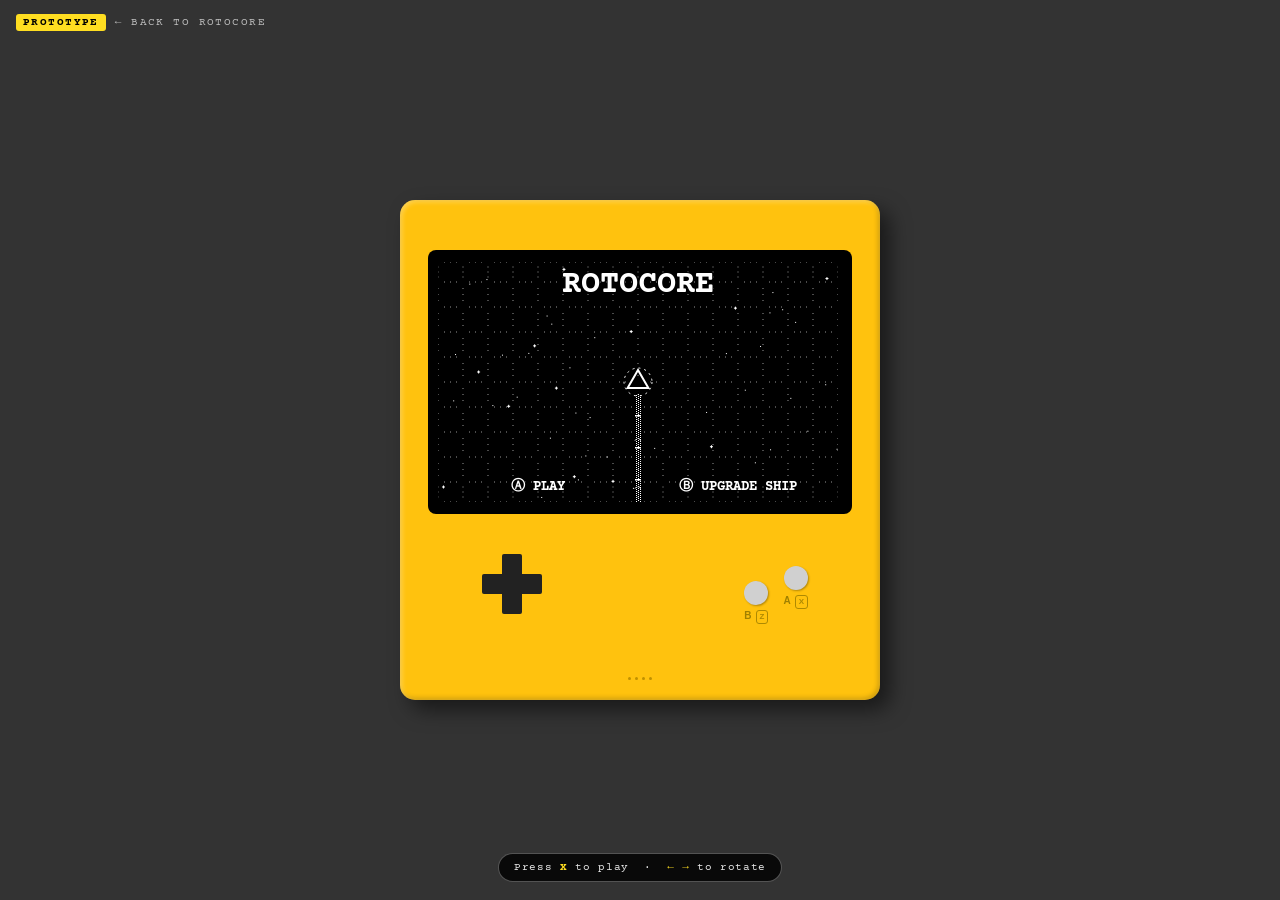
==== commit 0ae3f8a4: "Add files via upload" ====
--- a/play/index.html
+++ b/play/index.html
@@ -4,7 +4,7 @@
 <head>
     <meta charset="UTF-8">
     <meta name="viewport" content="width=device-width, initial-scale=1.0, user-scalable=no">
-    <title>RotoCore — browser prototype</title>
+    <title>RotoCore browser prototype</title>
     <link rel="preconnect" href="https://fonts.googleapis.com">
     <link rel="preconnect" href="https://fonts.gstatic.com" crossorigin>
     <link href="https://fonts.googleapis.com/css2?family=Courier+Prime:wght@400;700&display=swap" rel="stylesheet">
@@ -12,14 +12,14 @@
     <link rel="icon" href="../assets/icon.png">
     <meta name="description" content="The original browser prototype of RotoCore, an arcade high-score chaser for Playdate.">
     <style>
-        /* Added for the website — shown only when this page is opened directly, not embedded. */
+        /* Added for the website. Shown only when this page is opened directly, not embedded. */
         .site-return{position:fixed;top:14px;left:16px;z-index:50;display:none;align-items:center;gap:.55rem;
             font-family:'Courier Prime','Courier New',monospace;font-size:11px;letter-spacing:.13em;
             text-transform:uppercase;color:#bdbdbd;text-decoration:none}
         .site-return:hover{color:#fff}
         .site-return__tag{background:#FFDE21;color:#000;font-weight:700;padding:2px 7px;border-radius:3px}
 
-        /* Added for the website — the console's own buttons are clickable, and the
+        /* Added for the website. The console's own buttons are clickable, and the
            A/B labels show which key they map to. No changes to game.js. */
         .console-button{cursor:pointer;transition:transform .06s ease, background-color .06s ease}
         .console-button.is-down{transform:translateY(1px);background-color:#b0b0b0}
@@ -262,7 +262,7 @@
         if (window.self === window.top) {
             document.getElementById('siteReturn').style.display = 'flex';
         }
-        // The game reads keys off document, so it needs focus — take it on any click.
+        // The game reads keys off document, so it needs focus. Take it on any click.
         document.addEventListener('pointerdown', function () { window.focus(); });
 
         // Blend into the site when embedded.
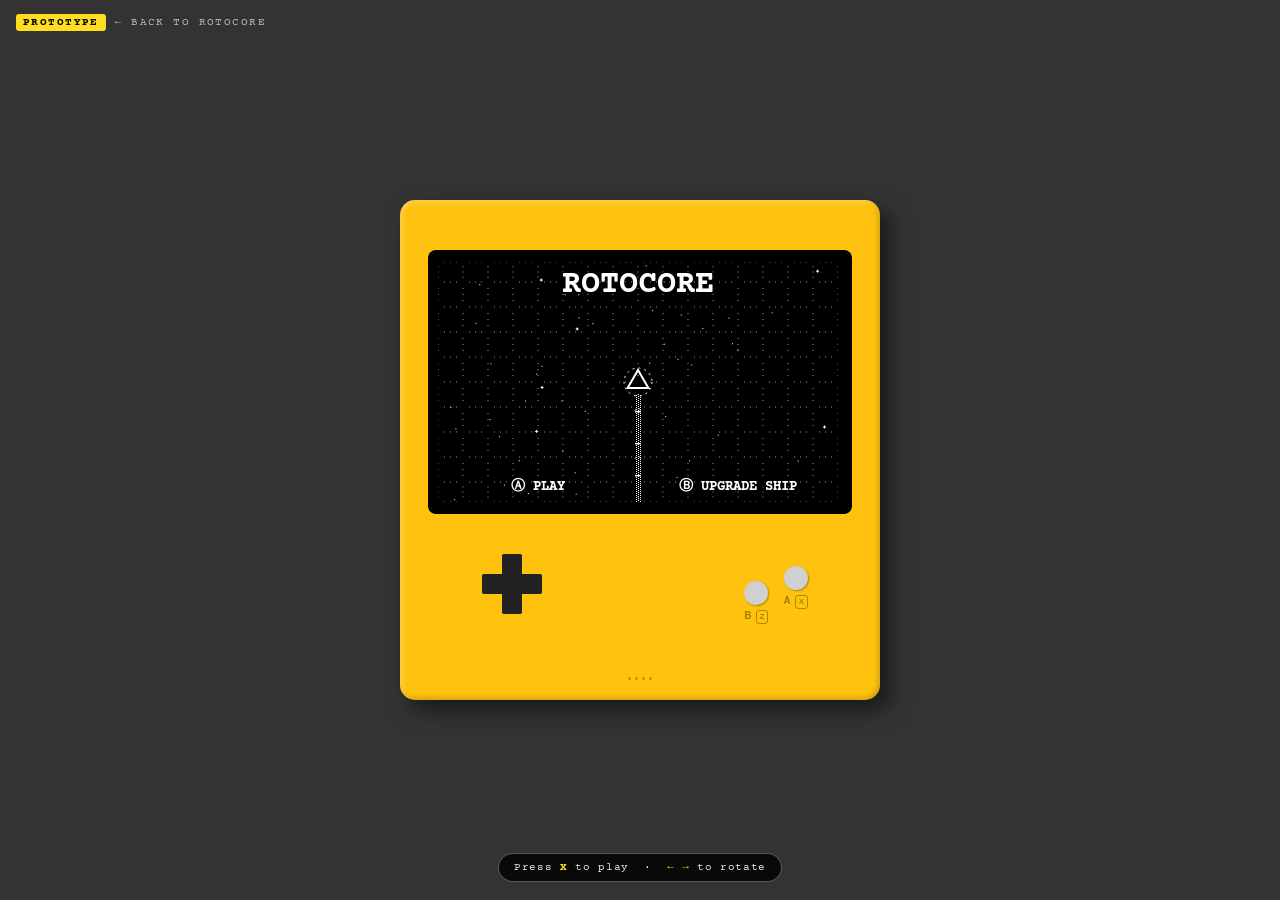
==== commit 1a287a86: "Add files via upload" ====
--- a/play/index.html
+++ b/play/index.html
@@ -190,7 +190,7 @@
                             </div>
 
                             <!-- Added for the website -->
-                            <a class="proto-cta" href="REPLACE_CATALOG" target="_blank" rel="noopener">Get the full version on Playdate</a>
+                            <a class="proto-cta" href="https://play.date/games/rotocore/" target="_blank" rel="noopener">Get the full version on Playdate</a>
                         </div>
 
                         <!-- Pause Menu -->
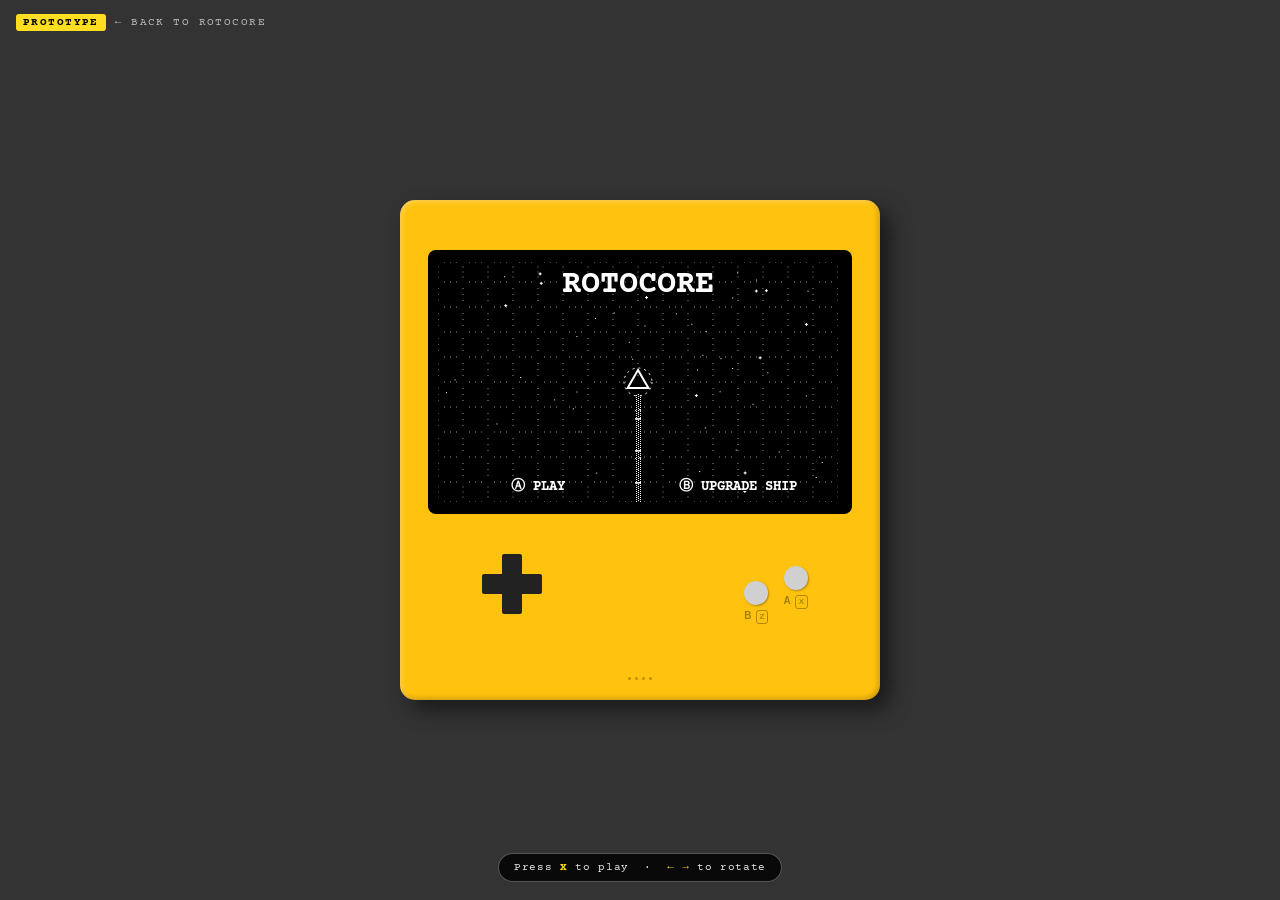
==== commit ee03fdf2: "Add files via upload" ====
--- a/play/index.html
+++ b/play/index.html
@@ -190,7 +190,7 @@
                             </div>
 
                             <!-- Added for the website -->
-                            <a class="proto-cta" href="https://play.date/games/rotocore/" target="_blank" rel="noopener">Get the full version on Playdate</a>
+                            <a class="proto-cta" href="https://robodwyer.itch.io/rotocore" target="_blank" rel="noopener">Get the full version on Playdate</a>
                         </div>
 
                         <!-- Pause Menu -->
